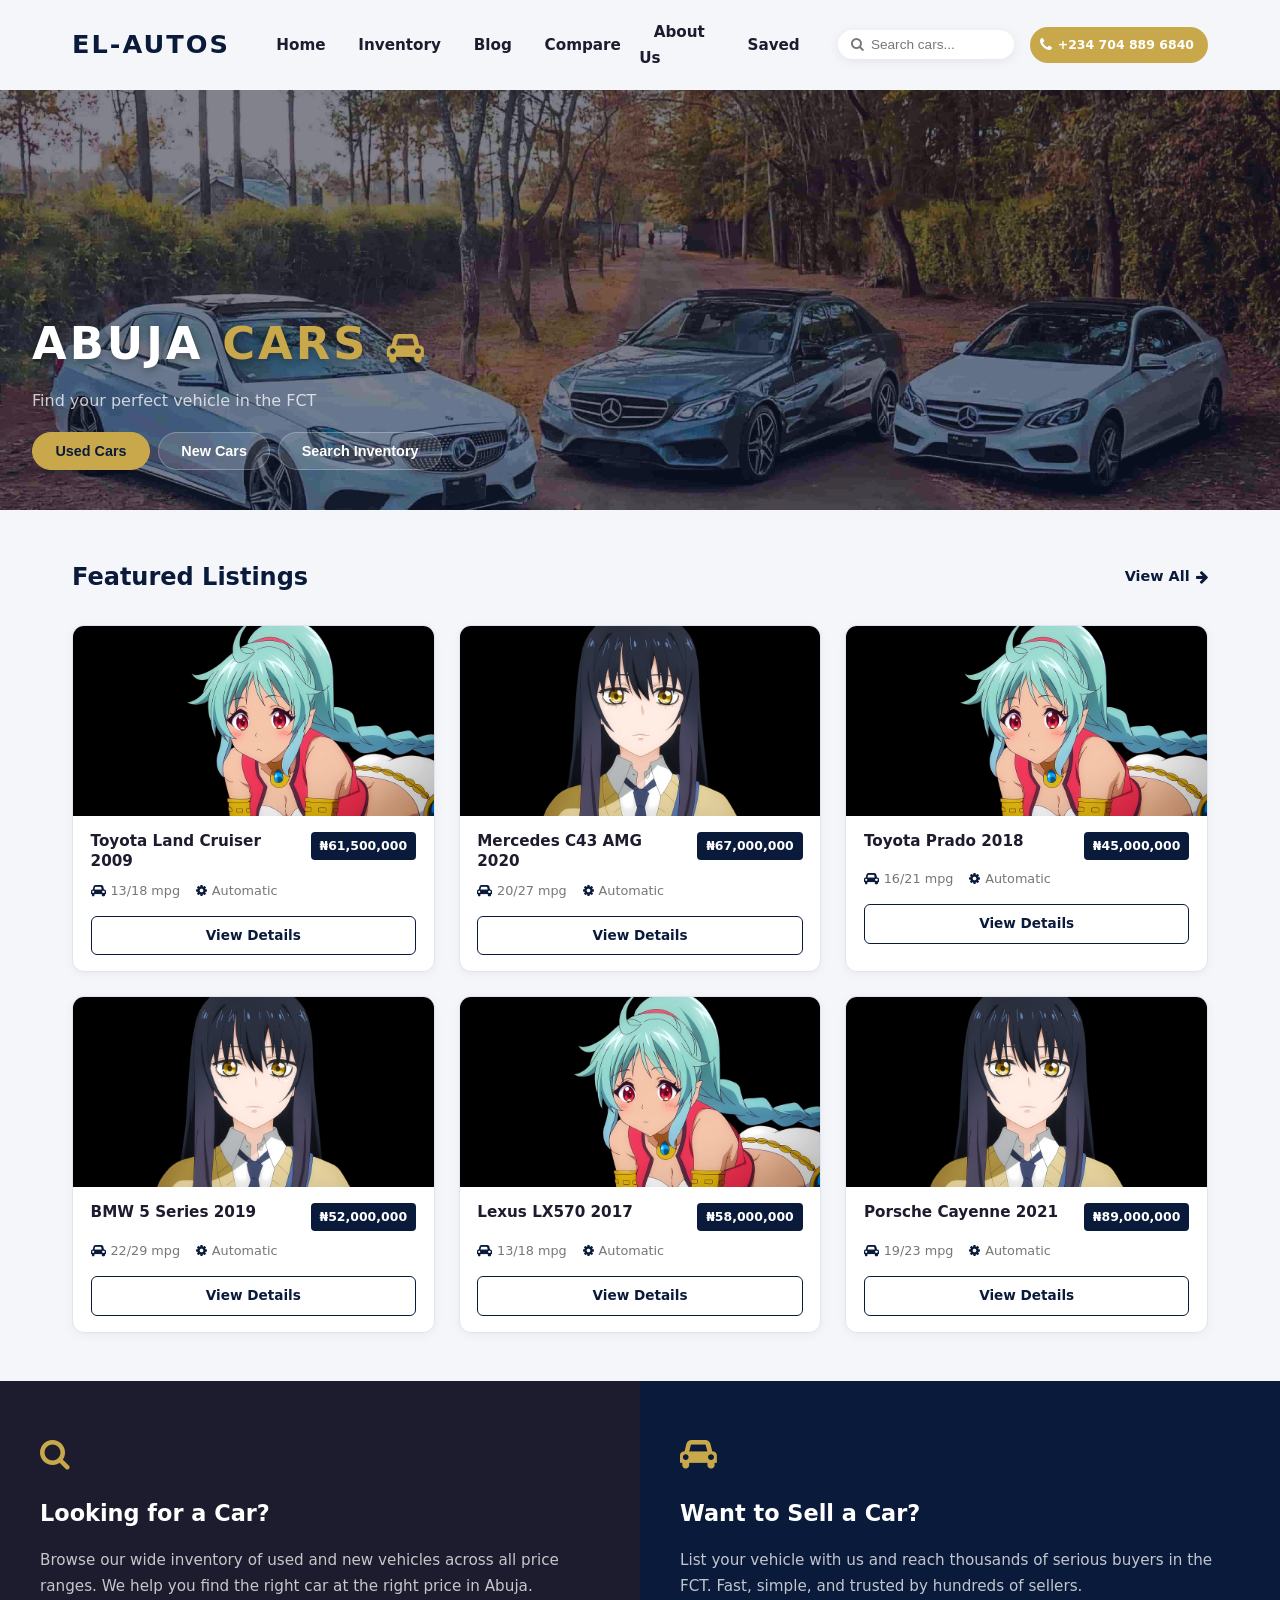
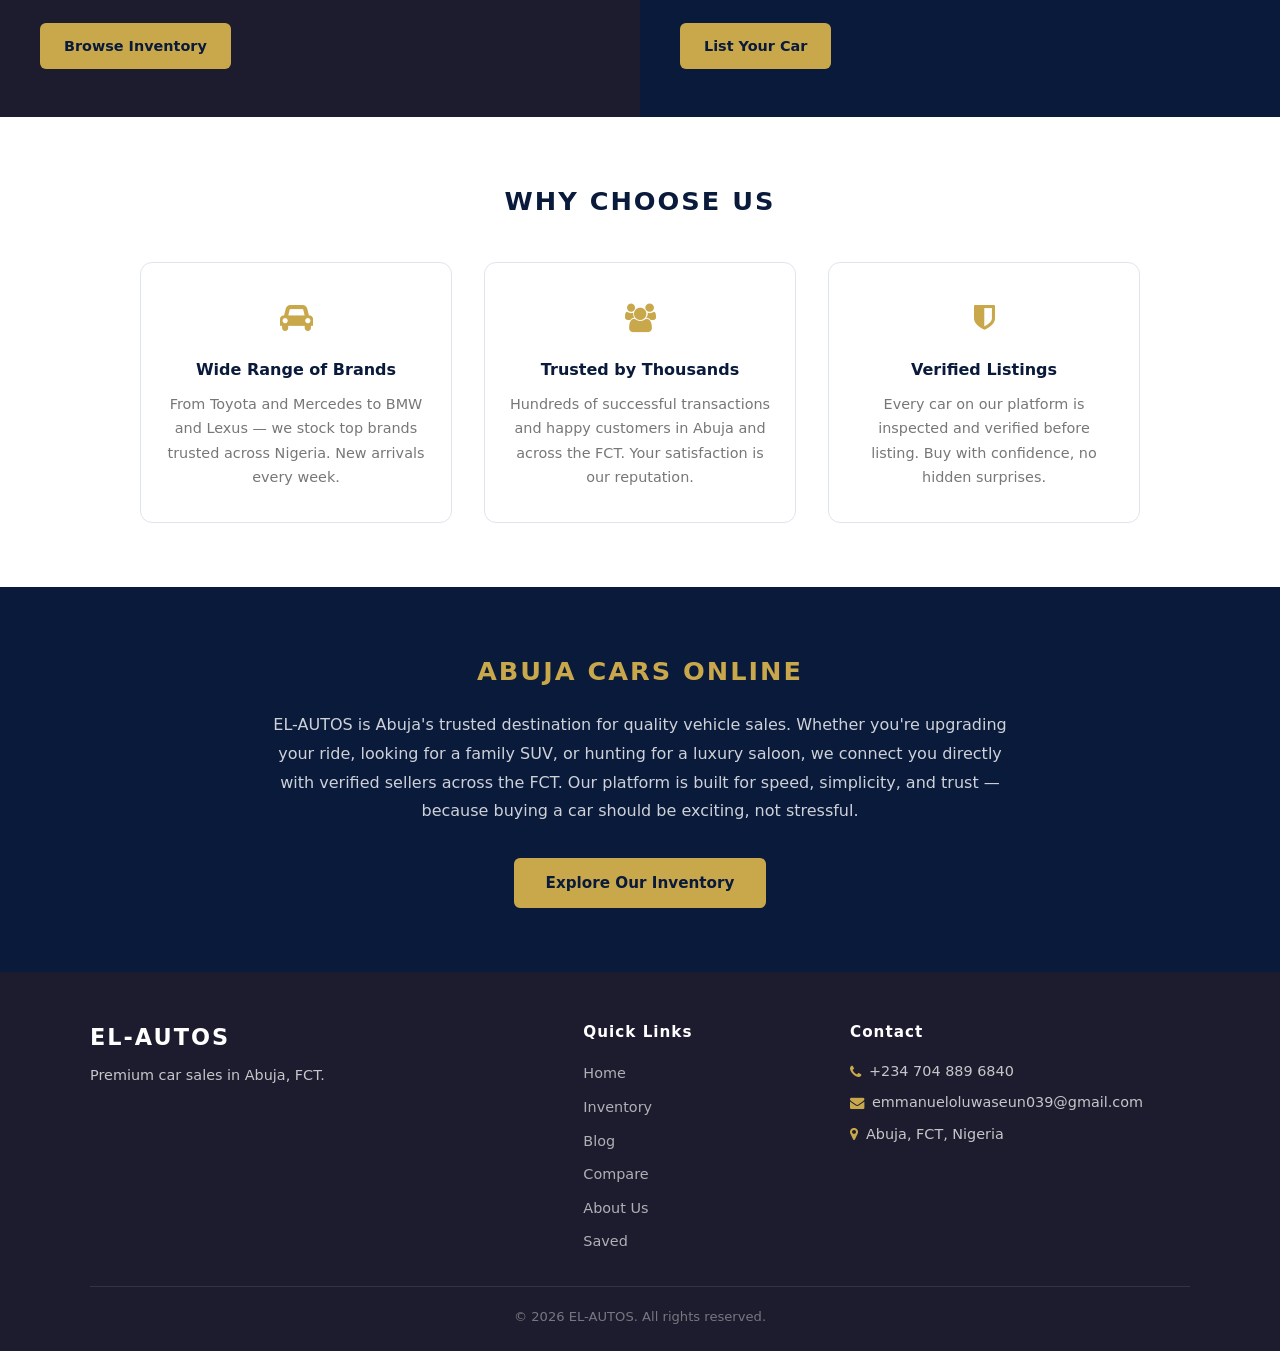
==== index.html @ 12698fd7 "car selling" ====
<!DOCTYPE html>
<html lang="en">
<head>
    <meta charset="UTF-8">
    <meta name="theme-color" content="#0a1a3b">
    <meta name="description" content="EL-AUTOS — Premium car sales in Abuja, FCT. Browse quality used and new vehicles. Trusted by hundreds of buyers and sellers.">
    <meta name="viewport" content="width=device-width, initial-scale=1.0">
    <link rel="preload" href="./images/1774137073877.jpg" as="image">
    <title>EL-AUTOS | Premium Car Sales Abuja</title>
    <link rel="preload" href="./css/all.min.css" as="style" onload="this.onload=null;this.rel='stylesheet'">
    <noscript><link rel="stylesheet" href="./css/all.min.css"></noscript>
    <link rel="stylesheet" href="./styles.css">
    <link rel="preconnect" href="https://cdnjs.cloudflare.com">
    <link rel="stylesheet" href="https://cdnjs.cloudflare.com/ajax/libs/font-awesome/4.7.0/css/font-awesome.min.css" media="print" onload="this.media='all'">
    <noscript><link rel="stylesheet" href="https://cdnjs.cloudflare.com/ajax/libs/font-awesome/4.7.0/css/font-awesome.min.css"></noscript>
    <style>
        .sr-only{position:absolute;width:1px;height:1px;padding:0;margin:-1px;overflow:hidden;clip:rect(0,0,0,0);white-space:nowrap;border:0;}
        /* === Search dropdown === */
        .nav__search-wrap {
            position: relative;
        }
        .search-dropdown {
            display: none;
            position: absolute;
            top: calc(100% + 8px);
            left: 0;
            min-width: 280px;
            background: #fff;
            border-radius: 12px;
            box-shadow: 0 8px 28px rgba(0,0,0,0.15);
            z-index: 9999;
            overflow: hidden;
        }
        .search-dropdown.active { display: block; }
        .search-result-item {
            display: flex;
            align-items: center;
            gap: 12px;
            padding: 10px 14px;
            cursor: pointer;
            border-bottom: 1px solid #f0f0f0;
            transition: background 0.15s;
        }
        .search-result-item:last-child { border-bottom: none; }
        .search-result-item:hover { background: #f7f3ea; }
        .search-result-item img {
            width: 52px;
            height: 38px;
            object-fit: cover;
            border-radius: 6px;
            flex-shrink: 0;
        }
        .search-result-info { flex: 1; min-width: 0; }
        .search-result-name {
            font-size: 0.82rem;
            font-weight: 700;
            color: #0a1a3b;
            white-space: nowrap;
            overflow: hidden;
            text-overflow: ellipsis;
        }
        .search-result-price {
            font-size: 0.75rem;
            color: #c9a84c;
            font-weight: 600;
        }
        .search-result-empty {
            padding: 14px 16px;
            color: #999;
            font-size: 0.83rem;
            text-align: center;
        }
        .search-result-footer {
            padding: 10px 14px;
            background: #f7f3ea;
            font-size: 0.78rem;
            text-align: center;
            font-weight: 600;
            color: #0a1a3b;
            cursor: pointer;
        }
        .search-result-footer:hover { background: #ede8d8; }

        /* === Phone CTA in nav === */
        .nav__cart.cart {
            display: flex;
            align-items: center;
            gap: 6px;
            text-decoration: none;
            background: #c9a84c;
            border-radius: 2rem;
            padding: 6px 14px 6px 10px;
            transition: background 0.2s;
        }
        .nav__cart.cart:hover { background: #b8943d; }
        .nav__cart.cart .cart__icon {
            color: #fff;
            font-size: 0.95rem;
        }
        .cart__phone {
            color: #fff;
            font-size: 0.78rem;
            font-weight: 700;
            white-space: nowrap;
        }
        @media (max-width: 900px) {
            .cart__phone { display: none; }
            .nav__cart.cart { padding: 8px 10px; border-radius: 50%; }
        }
    </style>
</head>
<body>

    <!-- HEADER -->
    <header class="header">
        <a href="./" class="header__details">
            <h1 class="header__name">EL-AUTOS</h1>
        </a>
        <nav class="header__nav nav">
            <ul class="nav__wrap">
                <li><a href="./" class="nav__link">Home</a></li>
                <li><a href="./inventory.html" class="nav__link">Inventory</a></li>
                <li><a href="./blog.html" class="nav__link">Blog</a></li>
                <li><a href="./compare.html" class="nav__link">Compare</a></li>
                <li><a href="./about.html" class="nav__link">About Us</a></li>
                <li><a href="./saved.html" class="nav__link">Saved</a></li>
            </ul>
            <div class="nav__extra">
                <div class="nav__search-wrap" id="searchWrap">
                    <form action="" class="nav__form" id="searchForm" autocomplete="off">
                        <button type="submit" class="nav__btn" aria-label="Search cars"><i class="fa fa-search"></i></button>
                        <label for="searchInput" class="sr-only">Search cars</label>
                        <input type="search" placeholder="Search cars..." class="nav__input" id="searchInput" aria-label="Search cars" autocomplete="off">
                    </form>
                    <div class="search-dropdown" id="searchDropdown"></div>
                </div>
                <a href="tel:+2347048896840" class="nav__cart cart" title="Call EL-AUTOS" aria-label="Call EL-AUTOS">
                    <span class="cart__icon"><i class="fa fa-phone"></i></span>
                    <span class="cart__phone">+234 704 889 6840</span>
                </a>
                <div class="nav__toggle" id="navToggle">
                    <i class="fa fa-bars" id="iconOpen"></i>
                    <i class="fa fa-close" id="iconClose" style="display:none;"></i>
                </div>
            </div>
        </nav>
    </header>

    <!-- MOBILE MENU -->
    <div class="mobile-menu" id="mobileMenu">
        <ul>
            <li><a href="./index.html">Home</a></li>
            <li><a href="./inventory.html">Inventory</a></li>
            <li><a href="./blog.html">Blog</a></li>
            <li><a href="./compare.html">Compare</a></li>
            <li><a href="./about.html">About Us</a></li>
            <li><a href="./saved.html">Saved</a></li>
        </ul>
    </div>

    <!-- HERO -->
    <section class="hero">
        <div class="hero__overlay"></div>
        <picture><img src="./images/1774137073877.jpg" alt="Luxury car in Abuja" fetchpriority="high" decoding="async"></picture>
        <div class="hero__content">
            <h1>ABUJA <span>CARS</span> <i class="fa fa-car"></i></h1>
            <p class="hero__sub">Find your perfect vehicle in the FCT</p>
            <div class="tabs">
                <button class="tab-btn active" data-filter="Used">Used Cars</button>
                <button class="tab-btn" data-filter="New">New Cars</button>
                <a href="./inventory.html"><button class="tab-btn">Search Inventory</button></a>
            </div>
        </div>
    </section>

    <!-- FEATURED LISTINGS -->
    <section class="listings-section">
        <div class="section-header">
            <h2>Featured Listings</h2>
            <a href="./inventory.html" class="view-all">View All <i class="fa fa-arrow-right"></i></a>
        </div>

        <div class="car-container" id="featuredCars">
            <!-- Populated by JS -->
        </div>
    </section>

    <!-- BUY / SELL SECTION -->
    <section class="you">
        <div class="you__card">
            <div class="you__icon"><i class="fa fa-search"></i></div>
            <h2>Looking for a Car?</h2>
            <p>Browse our wide inventory of used and new vehicles across all price ranges. We help you find the right car at the right price in Abuja.</p>
            <a href="./inventory.html" class="you__btn">Browse Inventory</a>
        </div>
        <div class="you__card you__card--blue">
            <div class="you__icon"><i class="fa fa-car"></i></div>
            <h2>Want to Sell a Car?</h2>
            <p>List your vehicle with us and reach thousands of serious buyers in the FCT. Fast, simple, and trusted by hundreds of sellers.</p>
            <a href="#" class="you__btn">List Your Car</a>
        </div>
    </section>

    <!-- WHY CHOOSE US -->
    <section class="tget">
        <h2 class="tget__title">WHY CHOOSE US</h2>
        <div class="tget__grid">
            <div class="tget__item">
                <div class="tget__icon"><i class="fa fa-car"></i></div>
                <h3>Wide Range of Brands</h3>
                <p>From Toyota and Mercedes to BMW and Lexus — we stock top brands trusted across Nigeria. New arrivals every week.</p>
            </div>
            <div class="tget__item">
                <div class="tget__icon"><i class="fa fa-users"></i></div>
                <h3>Trusted by Thousands</h3>
                <p>Hundreds of successful transactions and happy customers in Abuja and across the FCT. Your satisfaction is our reputation.</p>
            </div>
            <div class="tget__item">
                <div class="tget__icon"><i class="fa fa-shield"></i></div>
                <h3>Verified Listings</h3>
                <p>Every car on our platform is inspected and verified before listing. Buy with confidence, no hidden surprises.</p>
            </div>
        </div>
    </section>

    <!-- ABOUT SECTION -->
    <section class="online">
        <div class="online__inner">
            <h2>ABUJA CARS ONLINE</h2>
            <p>EL-AUTOS is Abuja's trusted destination for quality vehicle sales. Whether you're upgrading your ride, looking for a family SUV, or hunting for a luxury saloon, we connect you directly with verified sellers across the FCT. Our platform is built for speed, simplicity, and trust — because buying a car should be exciting, not stressful.</p>
            <a href="./inventory.html" class="online__btn">Explore Our Inventory</a>
        </div>
    </section>

    <!-- FOOTER -->
     <footer class="footer">
        <div class="footer__inner">
            <div class="footer__brand">
                <h2>EL-AUTOS</h2>
                <p>Premium car sales in Abuja, FCT.</p>
            </div>
            <div class="footer__links">
                <h4>Quick Links</h4>
                <ul>
                    <li><a href="./">Home</a></li>
                    <li><a href="./inventory.html">Inventory</a></li>
                    <li><a href="./blog.html">Blog</a></li>
                    <li><a href="./compare.html">Compare</a></li>
                    <li><a href="./about.html">About Us</a></li>
                    <li><a href="./saved.html">Saved</a></li>
                </ul>
            </div>
                        <div class="footer__contact">
                <h4>Contact</h4>
                <p><i class="fa fa-phone"></i> <a href="tel:+2347048896840" style="color:inherit;text-decoration:none;">+234 704 889 6840</a></p>
                <p><i class="fa fa-envelope"></i> <a href="mailto:emmanueloluwaseun039@gmail.com" style="color:inherit;text-decoration:none;">emmanueloluwaseun039@gmail.com</a></p>
                <p><i class="fa fa-map-marker"></i> <a href="https://www.google.com/maps/search/Abuja+FCT+Nigeria" target="_blank" style="color:inherit;text-decoration:none;">Abuja, FCT, Nigeria</a></p>
            </div>
        </div>
        <div class="footer__bottom">
            <p>&copy; 2026 EL-AUTOS. All rights reserved.</p>
        </div>
    </footer>

    <script data-cfasync="false" src="/cdn-cgi/scripts/5c5dd728/cloudflare-static/email-decode.min.js"></script><script>
      // Mobile nav toggle
        const toggle = document.getElementById('navToggle');
        const menu = document.getElementById('mobileMenu');
        const iconOpen = document.getElementById('iconOpen');
        const iconClose = document.getElementById('iconClose');

        toggle.addEventListener('click', () => {
            const isOpen = menu.classList.toggle('mobile-menu--open');
            iconOpen.style.display = isOpen ? 'none' : 'block';
            iconClose.style.display = isOpen ? 'block' : 'none';
        });

        /* =================================================================
           FEATURED LISTINGS — load from localStorage (shared with admin)
        ================================================================= */
        const LS_KEY = 'elautos_cars';
        let activeFilter = 'Used'; // default tab is Used Cars

        function loadCars() {
            try {
                const data = JSON.parse(localStorage.getItem(LS_KEY));
                if (Array.isArray(data)) return data;
            } catch(e) {}
            // Fallback default cars if localStorage is empty
            return [
                { id:1, name:"Toyota Land Cruiser", year:2009, condition:"Used",
                  priceLabel:"₦61,500,000", fuelConsumption:"13/18 mpg", transmission:"Automatic",
                  images:["./images/RDT_20260127_1808431385690902689275148.jpg"] },
                { id:2, name:"Mercedes C43 AMG", year:2020, condition:"Used",
                  priceLabel:"₦67,000,000", fuelConsumption:"20/27 mpg", transmission:"Automatic",
                  images:["./images/RDT_20260127_1809361114178644653186405.jpg"] },
                { id:3, name:"Toyota Prado", year:2018, condition:"Used",
                  priceLabel:"₦45,000,000", fuelConsumption:"16/21 mpg", transmission:"Automatic",
                  images:["./images/RDT_20260127_1808431385690902689275148.jpg"] },
                { id:4, name:"BMW 5 Series", year:2019, condition:"Used",
                  priceLabel:"₦52,000,000", fuelConsumption:"22/29 mpg", transmission:"Automatic",
                  images:["./images/RDT_20260127_1809361114178644653186405.jpg"] },
                { id:5, name:"Lexus LX570", year:2017, condition:"Used",
                  priceLabel:"₦58,000,000", fuelConsumption:"13/18 mpg", transmission:"Automatic",
                  images:["./images/RDT_20260127_1808431385690902689275148.jpg"] },
                { id:6, name:"Porsche Cayenne", year:2021, condition:"Used",
                  priceLabel:"₦89,000,000", fuelConsumption:"19/23 mpg", transmission:"Automatic",
                  images:["./images/RDT_20260127_1809361114178644653186405.jpg"] }
            ];
        }

        function renderFeatured(filter) {
            const allCars = loadCars();
            // Filter by condition; if none match, show all available (up to 6)
            let filtered = allCars.filter(c =>
                c.condition && c.condition.toLowerCase() === filter.toLowerCase()
            );
            if (filtered.length === 0) filtered = allCars;
            const toShow = filtered.slice(0, 6);

            const container = document.getElementById('featuredCars');

            if (toShow.length === 0) {
                container.innerHTML = `
                    <div style="grid-column:1/-1;text-align:center;padding:3rem;color:#777;">
                        <i class="fa fa-car" style="font-size:2rem;display:block;margin-bottom:.5rem;"></i>
                        No ${filter.toLowerCase()} cars available right now.
                        <br><a href="./inventory.html" style="color:#0a1a3b;font-weight:700;">View all inventory</a>
                    </div>`;
                return;
            }

            container.innerHTML = toShow.map(car => `
                <div class="car-card">
                    <img loading="lazy" decoding="async" src="${car.images && car.images[0] ? car.images[0] : 'https://placehold.co/600x400/0a1a3b/c9a84c?text=EL-AUTOS'}"
                         alt="${car.name}"
                         onerror="this.src='https://placehold.co/600x400/0a1a3b/c9a84c?text=EL-AUTOS'">
                    <div class="car-info">
                        <div class="title-price">
                            <h3>${car.name} ${car.year}</h3>
                            <span class="price">${car.priceLabel}</span>
                        </div>
                        <div class="car-specs">
                            <span><i class="fa fa-car"></i> ${car.fuelConsumption || '—'}</span>
                            <span><i class="fa fa-gear"></i> ${car.transmission || 'Automatic'}</span>
                        </div>
                        <a href="./car-detail.html?id=${car.id}" class="card-btn">View Details</a>
                    </div>
                </div>`).join('');
        }

        // Wire up Used / New tab buttons
        document.querySelectorAll('.tab-btn[data-filter]').forEach(btn => {
            btn.addEventListener('click', () => {
                document.querySelectorAll('.tab-btn[data-filter]').forEach(b => b.classList.remove('active'));
                btn.classList.add('active');
                activeFilter = btn.dataset.filter;
                renderFeatured(activeFilter);
            });
        });

        // Initial render
        renderFeatured(activeFilter);

        /* =================================================================
           LIVE HEADER SEARCH
        ================================================================= */
        const searchInput  = document.getElementById('searchInput');
        const searchForm   = document.getElementById('searchForm');
        const searchDropdown = document.getElementById('searchDropdown');

        function normalise(str) {
            return (str || '').toLowerCase().trim();
        }

        function showDropdown(results, query) {
            if (!results) { searchDropdown.classList.remove('active'); return; }

            if (results.length === 0) {
                searchDropdown.innerHTML = `<div class="search-result-empty">No cars found for "<strong>${query}</strong>"</div>`;
            } else {
                const items = results.slice(0, 5).map(car => {
                    const img = car.images && car.images[0]
                        ? car.images[0]
                        : 'https://placehold.co/60x40/0a1a3b/c9a84c?text=EL';
                    return `
                    <div class="search-result-item" onclick="window.location.href='./car-detail.html?id=${car.id}'">
                        <img loading="lazy" decoding="async" src="${img}" alt="${car.name}" onerror="this.src='https://placehold.co/60x40/0a1a3b/c9a84c?text=EL'">
                        <div class="search-result-info">
                            <div class="search-result-name">${car.name} ${car.year || ''}</div>
                            <div class="search-result-price">${car.priceLabel || ''}</div>
                        </div>
                    </div>`;
                }).join('');

                const footer = results.length > 5
                    ? `<div class="search-result-footer" onclick="window.location.href='./inventory.html?q=${encodeURIComponent(query)}'">See all ${results.length} results &rarr;</div>`
                    : `<div class="search-result-footer" onclick="window.location.href='./inventory.html?q=${encodeURIComponent(query)}'">View in Inventory &rarr;</div>`;

                searchDropdown.innerHTML = items + footer;
            }

            searchDropdown.classList.add('active');
        }

        searchInput.addEventListener('input', () => {
            const q = normalise(searchInput.value);
            if (q.length < 2) { searchDropdown.classList.remove('active'); return; }
            const allCars = loadCars();
            const results = allCars.filter(car =>
                normalise(car.name).includes(q) ||
                normalise(String(car.year)).includes(q) ||
                normalise(car.condition).includes(q) ||
                normalise(car.transmission).includes(q)
            );
            showDropdown(results, q);
        });

        // On form submit — go to inventory with search query
        searchForm.addEventListener('submit', (e) => {
            e.preventDefault();
            const q = searchInput.value.trim();
            if (q) window.location.href = `./inventory.html?q=${encodeURIComponent(q)}`;
        });

        // Close dropdown when clicking outside
        document.addEventListener('click', (e) => {
            if (!document.getElementById('searchWrap').contains(e.target)) {
                searchDropdown.classList.remove('active');
            }
        });
    </script>
---- styles.css ----
/* ===========================
   RESET & BASE
=========================== */
*,
*::after,
*::before {
  box-sizing: border-box;
  margin: 0;
  padding: 0;
  border: 0;
  outline: 0;
  list-style: none;
  text-decoration: none;
}

:root {
  --navy: #0a1a3b;
  --dark: #1c1c2e;
  --gold: #c9a84c;
  --white: #ffffff;
  --light-bg: #f5f6fa;
  --text: #2d2d2d;
  --muted: #777;
  --card-border: #e0e4ef;
  --transition: 0.3s ease;
  font-family: 'Segoe UI', system-ui, sans-serif;
}

html {
  scroll-behavior: smooth;
}

body {
  background-color: var(--light-bg);
  color: var(--text);
  line-height: 1.6;
}

/* ===========================
   HEADER
=========================== */
.header {
  display: flex;
  justify-content: space-between;
  align-items: center;
  gap: 2rem;
  padding: 1.2rem 2rem;
  max-width: 1200px;
  margin: 0 auto;
  position: relative;
}

.header__name {
  color: var(--navy);
  font-size: 1.6rem;
  font-weight: 800;
  letter-spacing: 2px;
}

.nav {
  flex: 1;
  display: flex;
  justify-content: flex-end;
  align-items: center;
  gap: 1.5rem;
}

.nav__wrap {
  display: flex;
  align-items: center;
  gap: 0.25rem;
}

.nav__link {
  padding: 0.5rem 0.9rem;
  color: var(--dark);
  font-size: 0.95rem;
  font-weight: 600;
  border-radius: 6px;
  transition: var(--transition);
}

.nav__link:hover {
  color: var(--navy);
  background: rgba(10,26,59,0.07);
}

.nav__extra {
  display: flex;
  align-items: center;
  gap: 1rem;
}

.nav__form {
  display: flex;
  align-items: center;
  background: #fff;
  box-shadow: 0 2px 12px rgba(0,0,0,0.08);
  padding: 0.45rem 0.8rem;
  border-radius: 2rem;
  gap: 0.5rem;
}

.nav__btn {
  color: var(--muted);
  cursor: pointer;
  background: transparent;
}

.nav__input {
  font-size: 0.85rem;
  color: var(--text);
  background: transparent;
  width: 130px;
}

.nav__input::placeholder { color: var(--muted); }

.cart__icon {
  color: var(--navy);
  font-size: 1.1rem;
  cursor: pointer;
}

.nav__toggle {
  display: none;
  cursor: pointer;
  font-size: 1.3rem;
  color: var(--navy);
  padding: 0.4rem;
}

/* ===========================
   MOBILE MENU
=========================== */
.mobile-menu {
  display: none;
  flex-direction: column;
  background: var(--navy);
  padding: 1.5rem 2rem;
}

.mobile-menu.mobile-menu--open {
  display: flex;
}

.mobile-menu ul {
  display: flex;
  flex-direction: column;
  gap: 1rem;
}

.mobile-menu a {
  color: var(--white);
  font-size: 1rem;
  font-weight: 600;
  transition: var(--transition);
}

.mobile-menu a:hover { color: var(--gold); }

/* ===========================
   HERO
=========================== */
.hero {
  position: relative;
  background: var(--dark);
  overflow: hidden;
  min-height: 420px;
}

.hero img {
  width: 100%;
  height: 420px;
  object-fit: cover;
  display: block;
  opacity: 0.45;
}

.hero__overlay {
  position: absolute;
  inset: 0;
  background: linear-gradient(to top, rgba(10,26,59,0.85) 0%, transparent 60%);
}

.hero__content {
  position: absolute;
  bottom: 2.5rem;
  left: 2rem;
  right: 2rem;
}

.hero__content h1 {
  color: var(--white);
  font-size: 2.8rem;
  font-weight: 900;
  letter-spacing: 3px;
  text-shadow: 0 2px 10px rgba(0,0,0,0.4);
}

.hero__content h1 span {
  color: var(--gold);
}

.hero__content h1 i {
  color: var(--gold);
  font-size: 2rem;
}

.hero__sub {
  color: rgba(255,255,255,0.75);
  font-size: 1rem;
  margin: 0.5rem 0 1.2rem;
}

.tabs {
  display: flex;
  flex-wrap: wrap;
  gap: 0.5rem;
}

.tab-btn {
  padding: 0.6rem 1.4rem;
  background: rgba(255,255,255,0.12);
  color: var(--white);
  font-size: 0.9rem;
  font-weight: 600;
  border-radius: 2rem;
  cursor: pointer;
  border: 1px solid rgba(255,255,255,0.25);
  transition: var(--transition);
}

.tab-btn:hover,
.tab-btn.active {
  background: var(--gold);
  color: var(--navy);
  border-color: var(--gold);
}

/* ===========================
   LISTINGS SECTION
=========================== */
.listings-section {
  max-width: 1200px;
  margin: 0 auto;
  padding: 3rem 2rem;
}

.section-header {
  display: flex;
  justify-content: space-between;
  align-items: center;
  margin-bottom: 1.8rem;
}

.section-header h2 {
  font-size: 1.5rem;
  font-weight: 800;
  color: var(--navy);
}

.view-all {
  color: var(--navy);
  font-size: 0.9rem;
  font-weight: 600;
  display: flex;
  align-items: center;
  gap: 0.4rem;
  transition: var(--transition);
}

.view-all:hover { color: var(--gold); }

/* ===========================
   CAR CARDS
=========================== */
.car-container {
  display: grid;
  grid-template-columns: repeat(auto-fill, minmax(270px, 1fr));
  gap: 1.5rem;
}

.car-card {
  background: #fff;
  border-radius: 12px;
  border: 1.5px solid var(--card-border);
  overflow: hidden;
  transition: var(--transition);
  box-shadow: 0 2px 10px rgba(0,0,0,0.05);
}

.car-card:hover {
  transform: translateY(-6px);
  box-shadow: 0 12px 30px rgba(10,26,59,0.12);
  border-color: var(--navy);
}

.car-card img {
  width: 100%;
  height: 190px;
  object-fit: cover;
  display: block;
}

.car-info {
  padding: 1rem 1.1rem;
}

.title-price {
  display: flex;
  justify-content: space-between;
  align-items: flex-start;
  gap: 0.5rem;
  margin-bottom: 0.6rem;
}

.title-price h3 {
  font-size: 0.95rem;
  font-weight: 700;
  color: var(--dark);
  line-height: 1.3;
}

.price {
  background: var(--navy);
  color: var(--white);
  padding: 4px 9px;
  font-size: 0.78rem;
  font-weight: 700;
  border-radius: 4px;
  white-space: nowrap;
  flex-shrink: 0;
}

.car-specs {
  display: flex;
  gap: 1rem;
  font-size: 0.8rem;
  color: var(--muted);
  margin-bottom: 0.9rem;
}

.car-specs span {
  display: flex;
  align-items: center;
  gap: 0.3rem;
}

.car-specs i {
  color: var(--navy);
}

.card-btn {
  display: block;
  text-align: center;
  padding: 0.5rem;
  background: transparent;
  color: var(--navy);
  border: 1.5px solid var(--navy);
  border-radius: 6px;
  font-size: 0.85rem;
  font-weight: 600;
  transition: var(--transition);
}

.card-btn:hover {
  background: var(--navy);
  color: var(--white);
}

/* ===========================
   BUY / SELL SECTION
=========================== */
.you {
  display: grid;
  grid-template-columns: 1fr 1fr;
  gap: 0;
}

.you__card {
  background: var(--dark);
  color: var(--white);
  padding: 3rem 2.5rem;
  display: flex;
  flex-direction: column;
  gap: 1rem;
}

.you__card--blue {
  background: var(--navy);
}

.you__icon {
  font-size: 2rem;
  color: var(--gold);
}

.you__card h2 {
  font-size: 1.4rem;
  font-weight: 800;
}

.you__card p {
  font-size: 0.95rem;
  color: rgba(255,255,255,0.75);
  line-height: 1.7;
}

.you__btn {
  display: inline-block;
  margin-top: 0.5rem;
  padding: 0.7rem 1.5rem;
  background: var(--gold);
  color: var(--navy);
  font-weight: 700;
  border-radius: 6px;
  font-size: 0.9rem;
  width: fit-content;
  transition: var(--transition);
}

.you__btn:hover {
  background: #e0bc68;
}

/* ===========================
   WHY CHOOSE US
=========================== */
.tget {
  background: var(--white);
  padding: 4rem 2rem;
  text-align: center;
}

.tget__title {
  font-size: 1.6rem;
  font-weight: 900;
  color: var(--navy);
  letter-spacing: 2px;
  margin-bottom: 2.5rem;
}

.tget__grid {
  display: grid;
  grid-template-columns: repeat(auto-fit, minmax(220px, 1fr));
  gap: 2rem;
  max-width: 1000px;
  margin: 0 auto;
}

.tget__item {
  padding: 2rem 1.5rem;
  border: 1.5px solid var(--card-border);
  border-radius: 12px;
  transition: var(--transition);
}

.tget__item:hover {
  border-color: var(--navy);
  box-shadow: 0 6px 20px rgba(10,26,59,0.08);
}

.tget__icon {
  font-size: 1.8rem;
  color: var(--gold);
  margin-bottom: 1rem;
}

.tget__item h3 {
  font-size: 1rem;
  font-weight: 700;
  color: var(--navy);
  margin-bottom: 0.6rem;
}

.tget__item p {
  font-size: 0.9rem;
  color: var(--muted);
  line-height: 1.7;
}

/* ===========================
   ABOUT / ONLINE SECTION
=========================== */
.online {
  background: var(--navy);
  color: var(--white);
  padding: 4rem 2rem;
  text-align: center;
}

.online__inner {
  max-width: 750px;
  margin: 0 auto;
}

.online h2 {
  font-size: 1.6rem;
  font-weight: 900;
  letter-spacing: 2px;
  color: var(--gold);
  margin-bottom: 1.2rem;
}

.online p {
  font-size: 1rem;
  color: rgba(255,255,255,0.8);
  line-height: 1.8;
  margin-bottom: 2rem;
}

.online__btn {
  display: inline-block;
  padding: 0.8rem 2rem;
  background: var(--gold);
  color: var(--navy);
  font-weight: 700;
  border-radius: 6px;
  font-size: 0.95rem;
  transition: var(--transition);
}

.online__btn:hover {
  background: #e0bc68;
}

/* ===========================
   FOOTER
=========================== */
.footer {
  background: var(--dark);
  color: rgba(255,255,255,0.75);
  padding: 3rem 2rem 1.5rem;
}

.footer__inner {
  max-width: 1100px;
  margin: 0 auto;
  display: grid;
  grid-template-columns: 2fr 1fr 1.5fr;
  gap: 2.5rem;
  padding-bottom: 2rem;
  border-bottom: 1px solid rgba(255,255,255,0.1);
}

.footer__brand h2 {
  color: var(--white);
  font-size: 1.4rem;
  font-weight: 800;
  letter-spacing: 2px;
  margin-bottom: 0.5rem;
}

.footer__brand p {
  font-size: 0.9rem;
}

.footer__links h4,
.footer__contact h4 {
  color: var(--white);
  font-size: 0.95rem;
  font-weight: 700;
  margin-bottom: 1rem;
  letter-spacing: 1px;
}

.footer__links ul {
  display: flex;
  flex-direction: column;
  gap: 0.5rem;
}

.footer__links a {
  color: rgba(255,255,255,0.65);
  font-size: 0.9rem;
  transition: var(--transition);
}

.footer__links a:hover { color: var(--gold); }

.footer__contact p {
  font-size: 0.9rem;
  margin-bottom: 0.5rem;
  display: flex;
  align-items: center;
  gap: 0.5rem;
}

.footer__contact i { color: var(--gold); }

.footer__bottom {
  max-width: 1100px;
  margin: 1.2rem auto 0;
  text-align: center;
  font-size: 0.82rem;
  color: rgba(255,255,255,0.4);
}

/* ===========================
   RESPONSIVE
=========================== */
@media (max-width: 768px) {
  .nav__wrap { display: none; }
  .nav__form { display: none; }
  .nav__toggle { display: flex; }

  .hero img { height: 300px; }
  .hero__content h1 { font-size: 2rem; }

  .you { grid-template-columns: 1fr; }

  .footer__inner {
    grid-template-columns: 1fr;
    gap: 1.5rem;
  }
}

@media (max-width: 480px) {
  .header { padding: 1rem; }
  .hero__content { left: 1rem; right: 1rem; bottom: 1.5rem; }
  .hero__content h1 { font-size: 1.6rem; }
  .listings-section { padding: 2rem 1rem; }
  .tget { padding: 2.5rem 1rem; }
  .online { padding: 2.5rem 1rem; }
}
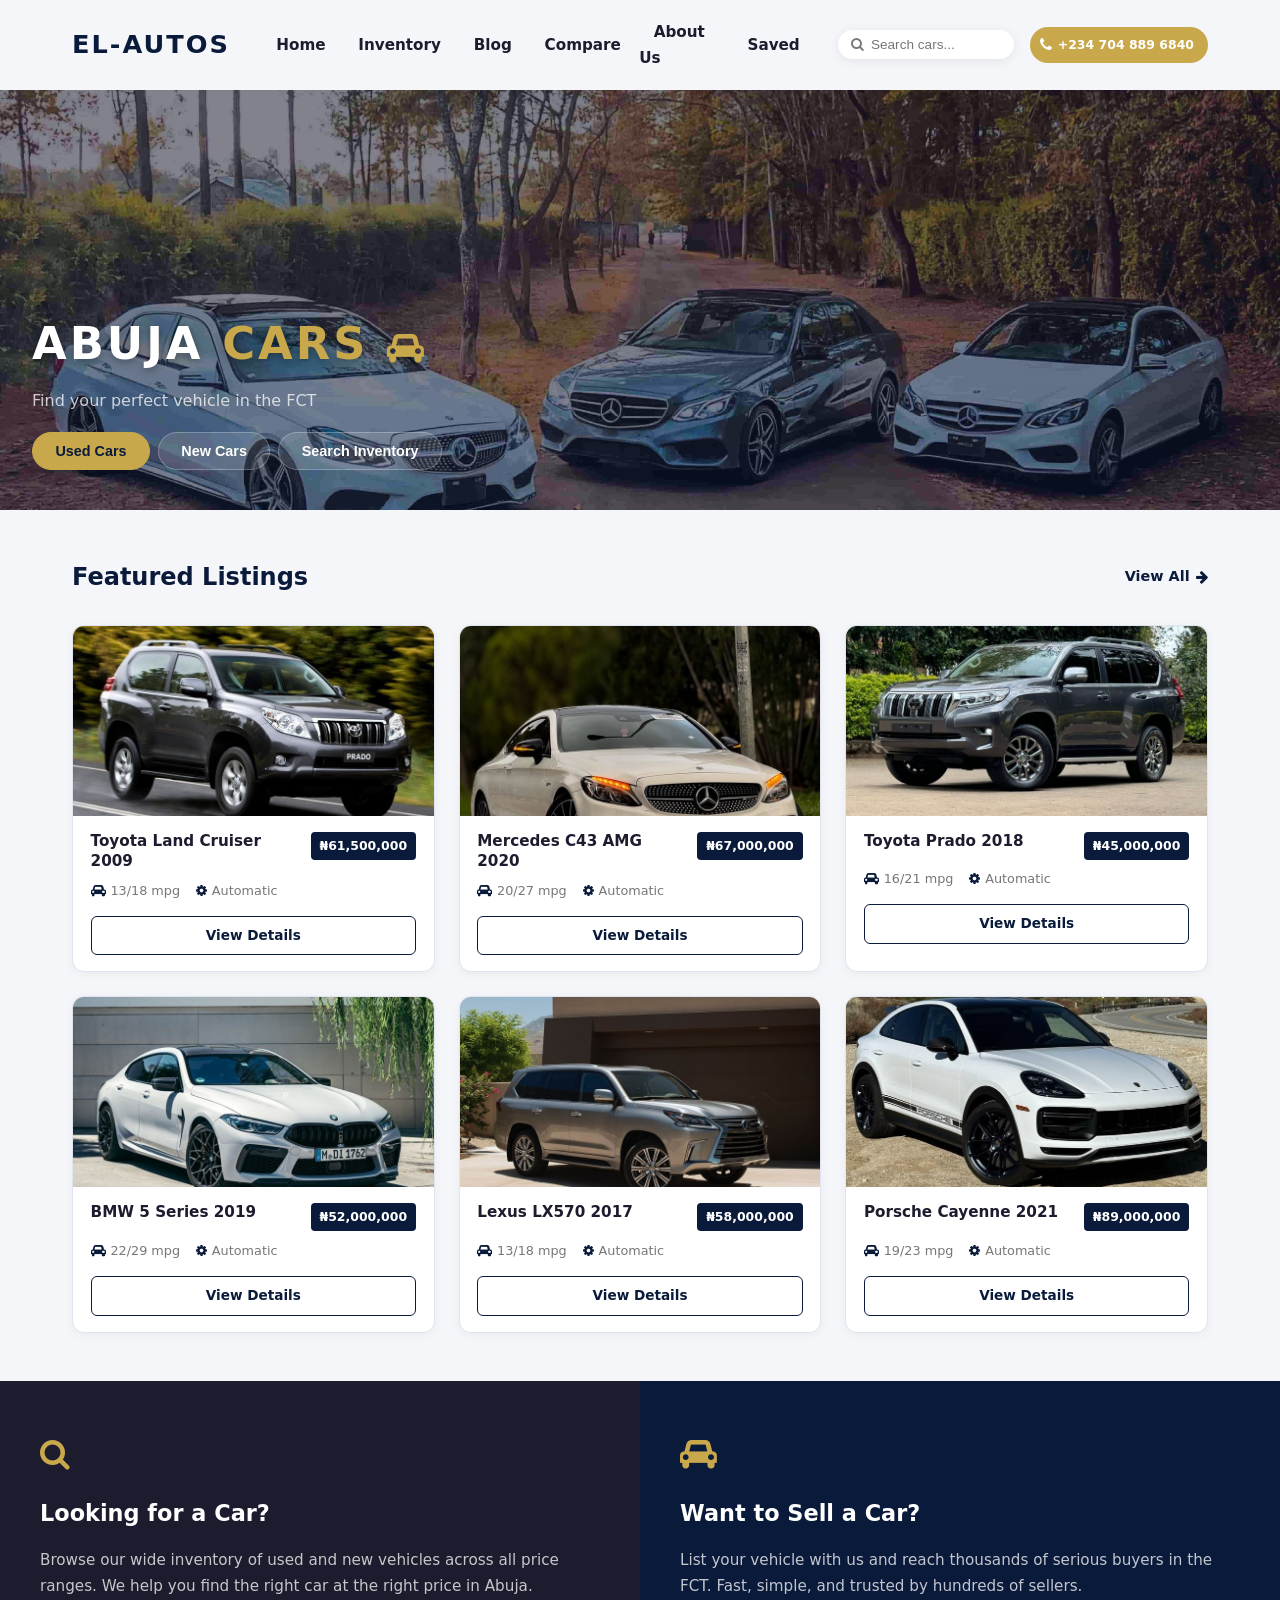
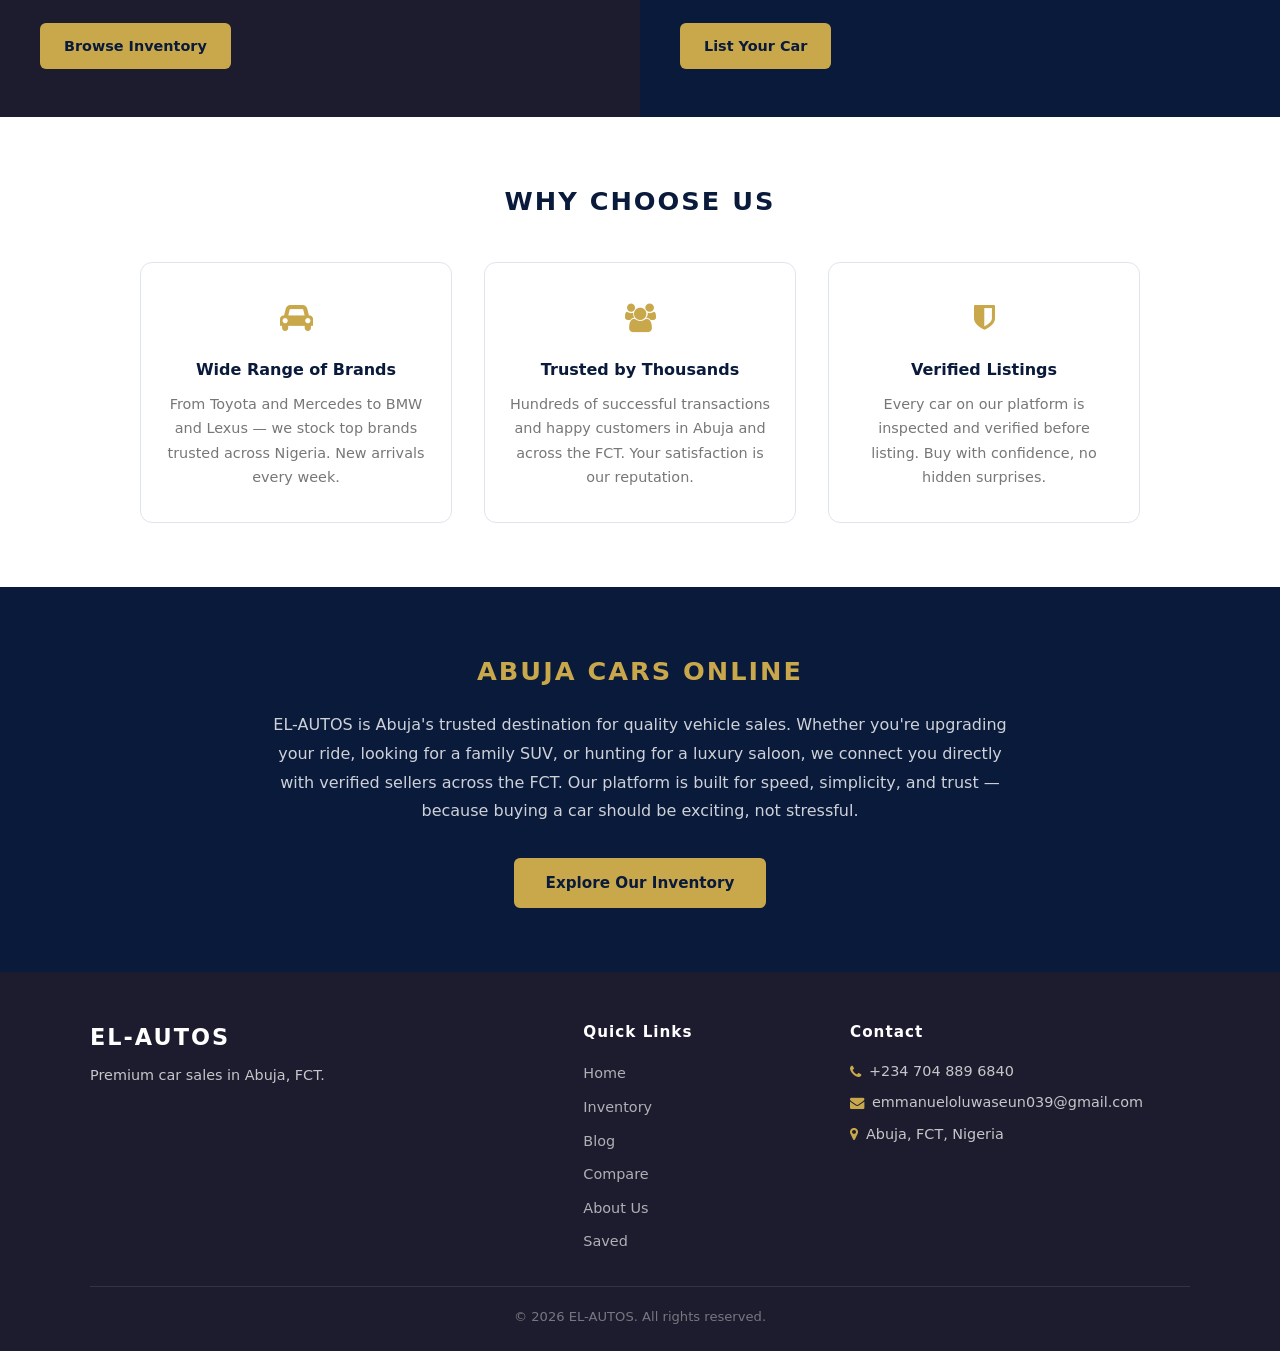
==== commit 37a2d142: "updated images" ====
--- a/index.html
+++ b/index.html
@@ -290,22 +290,22 @@
             return [
                 { id:1, name:"Toyota Land Cruiser", year:2009, condition:"Used",
                   priceLabel:"₦61,500,000", fuelConsumption:"13/18 mpg", transmission:"Automatic",
-                  images:["./images/RDT_20260127_1808431385690902689275148.jpg"] },
+                  images:["./images/a236375f4954495e8d08a86f0ccf9955.jpg"] },
                 { id:2, name:"Mercedes C43 AMG", year:2020, condition:"Used",
                   priceLabel:"₦67,000,000", fuelConsumption:"20/27 mpg", transmission:"Automatic",
-                  images:["./images/RDT_20260127_1809361114178644653186405.jpg"] },
+                  images:["./images/3de0d29836a4856d0364a51405ca9f44.jpg"] },
                 { id:3, name:"Toyota Prado", year:2018, condition:"Used",
                   priceLabel:"₦45,000,000", fuelConsumption:"16/21 mpg", transmission:"Automatic",
-                  images:["./images/RDT_20260127_1808431385690902689275148.jpg"] },
+                  images:["./images/af09cfbdec224fa82829af14316c5d4f.jpg"] },
                 { id:4, name:"BMW 5 Series", year:2019, condition:"Used",
                   priceLabel:"₦52,000,000", fuelConsumption:"22/29 mpg", transmission:"Automatic",
-                  images:["./images/RDT_20260127_1809361114178644653186405.jpg"] },
+                  images:["./images/42d7e97ab6d9678422d5b1da385f3274.jpg"] },
                 { id:5, name:"Lexus LX570", year:2017, condition:"Used",
                   priceLabel:"₦58,000,000", fuelConsumption:"13/18 mpg", transmission:"Automatic",
-                  images:["./images/RDT_20260127_1808431385690902689275148.jpg"] },
+                  images:["./images/c00e4a61b6292de4ed483019cc2784c6.jpg"] },
                 { id:6, name:"Porsche Cayenne", year:2021, condition:"Used",
                   priceLabel:"₦89,000,000", fuelConsumption:"19/23 mpg", transmission:"Automatic",
-                  images:["./images/RDT_20260127_1809361114178644653186405.jpg"] }
+                  images:["./images/302c28db7850b535175a4439527de342.jpg"] }
             ];
         }
 
